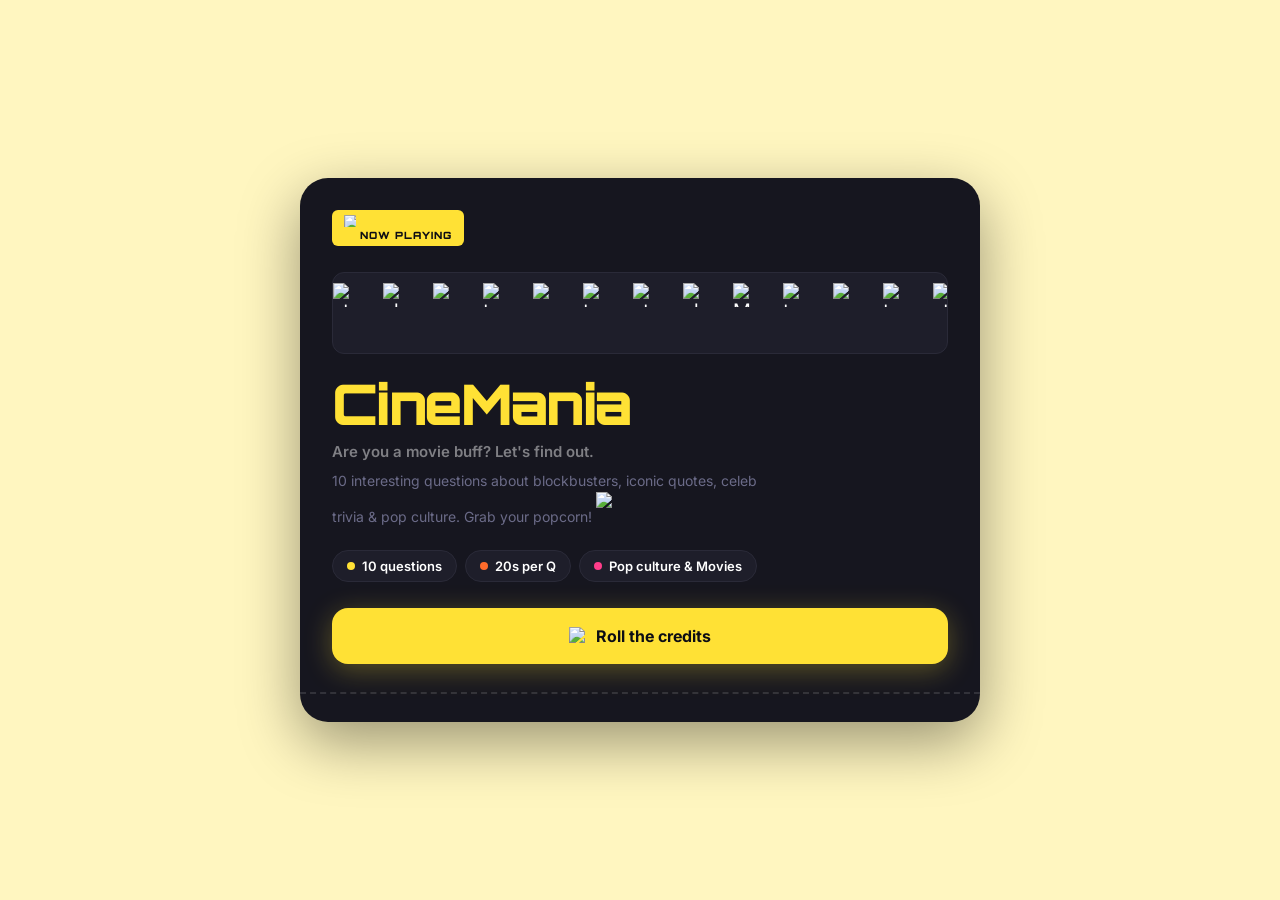
==== index.html @ e58eb740 "Rename html.html to index.html" ====
<!DOCTYPE html>
<html lang="en">

<head>
    <meta charset="UTF-8">
    <meta name="viewport" content="width=device-width, initial-scale=1.0">
    <title>CineMania</title>
    <link rel="preconnect" href="https://fonts.googleapis.com">
    <link rel="preconnect" href="https://fonts.gstatic.com" crossorigin>
    <link
        href="https://fonts.googleapis.com/css2?family=Inter:wght@400;500;600;700&family=Orbitron:wght@400;500;600;700;800;900&display=swap"
        rel="stylesheet">
    <link rel="stylesheet" href="style.css">
</head>

<body>
    <canvas id="confetti"></canvas>

    <div class="shell">
        <!-- Welcome screen -->
        <div id="s-welcome" class="screen active">
            <div class="ticket">
                <div class="tc tl"></div>
                <div class="tc tr"></div>
                <div class="tc bl"></div>
                <div class="tc br"></div>

                <div class="t-body">
                    <div class="logo">
                        <div class="badge"><img src="popcorn.svg" alt="popcorn" class="icon"> Now Playing</div>
                    </div>

                    <div class="marquee-wrap">
                        <div class="marquee-track">
                            <span class="mi"><img src="star.svg" alt="star" class="icon"></span><span class="mi"><img
                                    src="clapper.svg" alt="clapper" class="icon"></span><span class="mi"><img
                                    src="movie.svg" alt="movie" class="icon"></span>
                            <span class="mi"><img src="trophy.svg" alt="trophy" class="icon"></span><span
                                class="mi"><img src="performing-arts.svg" alt="performing arts"
                                    class="icon"></span><span class="mi"><img src="tv.svg" alt="tv" class="icon"></span>
                            <span class="mi"><img src="star.svg" alt="star" class="icon"></span><span class="mi"><img
                                    src="clapper.svg" alt="clapper" class="icon"></span><span class="mi"><img
                                    src="movie.svg" alt="Movies" class="icon"></span>
                            <span class="mi"><img src="trophy.svg" alt="trophy" class="icon"></span><span
                                class="mi"><img src="performing-arts.svg" alt="performing arts"
                                    class="icon"></span><span class="mi"><img src="tv.svg" alt="tv" class="icon"></span>
                            <span class="mi"><img src="star.svg" alt="star" class="icon"></span><span class="mi"><img
                                    src="clapper.svg" alt="clapper" class="icon"></span><span class="mi"><img
                                    src="movie.svg" alt="movie" class="icon"></span>
                            <span class="mi"><img src="trophy.svg" alt="trophy" class="icon"></span><span
                                class="mi"><img src="performing-arts.svg" alt="performing arts"
                                    class="icon"></span><span class="mi"><img src="tv.svg" alt="tv" class="icon"></span>
                            <span class="mi"><img src="star.svg" alt="star" class="icon"></span><span class="mi"><img
                                    src="clapper.svg" alt="clapper" class="icon"></span><span class="mi"><img
                                    src="movie.svg" alt="movie" class="icon"></span>
                            <span class="mi"><img src="trophy.svg" alt="trophy" class="icon"></span><span
                                class="mi"><img src="performing-arts.svg" alt="performing arts"
                                    class="icon"></span><span class="mi"><img src="tv.svg" alt="tv" class="icon"></span>
                        </div>
                    </div>

                    <h1 class="hero-title">CineMania</h1>
                    <p class="hero-tag">Are you a movie buff? Let's find out.</p>
                    <p class="hero-sub">
                        10 interesting questions about blockbusters, iconic quotes, celeb trivia &amp; pop culture.
                        Grab your popcorn! <img src="popcorn.svg" alt="popcorn" class="icon">
                    </p>

                    <div class="chips">
                        <div class="chip">
                            <div class="cd chip-yellow"></div>10 questions
                        </div>
                        <div class="chip">
                            <div class="cd chip-orange"></div>20s per Q
                        </div>
                        <div class="chip">
                            <div class="cd chip-pink"></div>Pop culture &amp; Movies
                        </div>
                    </div>

                    <button class="btn-cta" id="start-btn"><img src="clapper.svg" alt="clapper" class="icon"> Roll the
                        credits</button>
                </div>

                <div class="t-strip">
                    <div class="sd"></div>
                    <div class="sd"></div>
                    <div class="sd"></div>
                </div>
            </div>
        </div>

        <!-- Quiz screen -->
        <div id="s-quiz" class="screen">
            <div class="ticket" id="quiz-card">
                <div class="tc tl"></div>
                <div class="tc tr"></div>
                <div class="tc bl"></div>
                <div class="tc br"></div>

                <div class="t-body">
                    <div class="quiz-top">
                        <div class="score-pill"><img src="star.svg" alt="star" class="icon"> Score <span class="sn"
                                id="spn">0</span></div>
                        <span class="q-ctr">Q<em id="qnum">1</em>/10</span>
                        <div class="timer-wrap"><img src="timer.svg" alt="timer" class="icon"><span class="tval"
                                id="tval">20</span></div>
                    </div>

                    <div class="pbar">
                        <div class="pfill" id="prog"></div>
                    </div>

                    <div class="q-cat" id="qcat"><img src="clapper.svg" alt="clapper" class="icon"> Movies</div>
                    <p class="q-text" id="qtext">Loading...</p>
                    <div class="opts" id="opts"></div>
                    <div class="fb" id="fb"></div>

                    <div class="next-row">
                        <button class="btn-next" id="btn-next">Next <img src="arrow-right.svg" alt="right arrow-right"
                                class="icon"></button>
                    </div>
                </div>

                <div class="t-strip">
                    <div class="sd"></div>
                    <div class="sd"></div>
                    <div class="sd"></div>
                    <span class="sl">CineMania · Pop Culture Edition</span>
                </div>
            </div>
        </div>

        <!-- Results screen -->
        <div id="s-results" class="screen">
            <div class="ticket">
                <div class="tc tl"></div>
                <div class="tc tr"></div>
                <div class="tc bl"></div>
                <div class="tc br"></div>

                <div class="t-body">
                    <div class="logo">
                        <div class="badge"><img src="trophy.svg" alt="trophy" class="icon"> Final Score</div>
                    </div>

                    <span class="remoji" id="remoji"><img src="trophy.svg" alt="trophy" class="icon"></span>
                    <h2 class="rtitle" id="rtitle">Absolute Cinema!</h2>
                    <p class="rsub" id="rsub">You are the main character.</p>

                    <div class="ring-wrap">
                        <svg class="ring-svg" viewBox="0 0 120 120">
                            <defs>
                                <linearGradient id="rg" x1="0%" y1="0%" x2="100%" y2="0%">
                                    <stop offset="0%" stop-color="#FF6B2B"></stop>
                                    <stop offset="100%" stop-color="#FFE135"></stop>
                                </linearGradient>
                            </defs>
                            <circle class="ring-bg" cx="60" cy="60" r="56"></circle>
                            <circle class="ring-fg" id="ring-fg" cx="60" cy="60" r="56"></circle>
                        </svg>

                        <div class="ring-in">
                            <div>
                                <span class="rscore" id="rscore">0/10</span>
                                <span class="rlbl">Score</span>
                            </div>
                        </div>
                    </div>

                    <div class="sgrid">
                        <div class="sbox">
                            <span class="semoji"><img src="check-mark-button.svg" alt="check" class="icon"></span>
                            <span class="sval" id="bdc">0</span>
                            <span class="skey">Correct</span>
                        </div>
                        <div class="sbox">
                            <span class="semoji"><img src="cross-mark-button.svg" alt="cross" class="icon"></span>
                            <span class="sval" id="bdw">0</span>
                            <span class="skey">Wrong</span>
                        </div>
                    </div>

                    <div class="rbtns">
                        <button class="btn-cta" id="restart-btn"><img src="rotate-ccw.svg" alt="retryS" class="icon">
                            Play Again</button>
                        <button class="btn-out" id="share-btn"><img src="share.svg" alt="share" class="icon">
                            Share</button>
                    </div>
                </div>

                <div class="t-strip">
                    <div class="sd"></div>
                    <div class="sd"></div>
                    <div class="sd"></div>
                    <span class="sl">You did it! · CineMania</span>
                </div>
            </div>
        </div>
    </div>

    <script src="script.js"></script>
</body>

</html>
---- style.css ----
:root {
    --yellow: #ffe135;
    --orange: #ff6b2b;
    --green: #00d68f;
    --red: #ff3d5a;
    --dark: #0d0d14;
    --dark2: #16161f;
    --dark3: #1e1e2a;
    --border: #2a2a38;
    --muted: #6b6b88;
    --white: #ffffff;
    --bg: #fff6c0;
    --ticket-cut-size: 20px;
    --heading-font: "Orbitron", sans-serif;
    --body-font: "Inter", sans-serif;
    --ease: cubic-bezier(0.4, 0, 0.2, 1);
}

*,
*::before,
*::after {
    box-sizing: border-box;
    margin: 0;
    padding: 0;
    -webkit-tap-highlight-color: transparent;
}

.icon {
    width: 1.2em;
    height: 1.2em;
    vertical-align: -0.2em;
    display: inline-block;
}

html {
    scroll-behavior: smooth;
    overflow-x: hidden;
}

body {
    font-family: var(--body-font);
    background: var(--bg);
    color: var(--white);
    min-height: 100vh;
    display: flex;
    align-items: center;
    justify-content: center;
    padding: 56px 20px;
    overflow-x: hidden;
}

.shell {
    width: 100%;
    max-width: 680px;
    margin: 0 auto;
}

.screen {
    display: none;
}

.screen.active {
    display: block;
    animation: slide-up 0.45s var(--ease) both;
}

@keyframes slide-up {
    from {
        opacity: 0;
        transform: translateY(24px);
    }

    to {
        opacity: 1;
        transform: translateY(0);
    }
}

/* Main ticket card */
.ticket {
    position: relative;
    background: var(--dark2);
    border-radius: 28px;
    box-shadow: 0 20px 60px rgba(0, 0, 0, 0.4);
    margin: 0;
    overflow: hidden;
}

.tc {
    display: none;
}



.t-body {
    padding: 32px 32px 28px;
    position: relative;
    z-index: 1;
}

.t-strip {
    position: relative;
    z-index: 1;
    border-top: 2px dashed rgba(255, 255, 255, 0.12);
    display: flex;
    align-items: center;
    gap: 8px;
    padding: 14px 24px;
}


.sl {
    font-size: 10px;
    font-weight: 700;
    color: var(--muted);
    text-transform: uppercase;
    letter-spacing: 0.1em;
}

.logo {
    display: flex;
    align-items: center;
    gap: 10px;
    margin-bottom: 26px;
}

.badge {
    background: var(--yellow);
    color: var(--dark);
    font-family: var(--heading-font);
    font-size: 10px;
    font-weight: 900;
    letter-spacing: 0.1em;
    text-transform: uppercase;
    padding: 5px 12px;
    border-radius: 6px;
}

.marquee-wrap {
    overflow: hidden;
    background: var(--dark3);
    border: 1.5px solid var(--border);
    border-radius: 12px;
    padding: 10px 0;
    margin-bottom: 22px;
}

.marquee-track {
    display: flex;
    gap: 26px;
    width: max-content;
    animation: marquee 16s linear infinite;
}

@keyframes marquee {
    from {
        transform: translateX(0);
    }

    to {
        transform: translateX(-50%);
    }
}

.mi {
    font-size: 20px;
}

.hero-title {
    font-family: var(--heading-font);
    font-size: clamp(32px, 8vw, 56px);
    font-weight: 900;
    color: var(--yellow);
    letter-spacing: -2px;
    line-height: 1;
    margin-bottom: 10px;
}

.hero-tag {
    font-size: 15px;
    font-weight: 600;
    color: rgba(255, 255, 255, 0.45);
    margin-bottom: 8px;
}

.hero-sub {
    font-size: 14px;
    color: var(--muted);
    line-height: 1.65;
    margin-bottom: 22px;
    max-width: 460px;
}

.chips {
    display: flex;
    flex-wrap: wrap;
    gap: 8px;
    margin-bottom: 26px;
}

.chip {
    display: inline-flex;
    align-items: center;
    gap: 7px;
    background: var(--dark3);
    border: 1.5px solid var(--border);
    border-radius: 99px;
    padding: 7px 14px;
    font-size: 13px;
    font-weight: 600;
}

.cd {
    width: 8px;
    height: 8px;
    border-radius: 50%;
}

.chip-yellow {
    background: #ffe135;
}

.chip-orange {
    background: #ff6b2b;
}

.chip-pink {
    background: #ff3d8a;
}

.btn-cta {
    display: flex;
    align-items: center;
    justify-content: center;
    gap: 8px;
    width: 100%;
    padding: 18px;
    border-radius: 16px;
    border: none;
    background: var(--yellow);
    color: var(--dark);
    font-family: var(--body-font);
    font-size: 16px;
    font-weight: 700;
    cursor: pointer;
    box-shadow: 0 6px 28px rgba(255, 225, 53, 0.3);
    transition: transform 0.2s, box-shadow 0.2s;
}

.btn-cta:hover {
    transform: translateY(-2px);
    box-shadow: 0 10px 36px rgba(255, 225, 53, 0.4);
}

.btn-cta:active {
    transform: scale(0.97);
}

.quiz-top {
    display: flex;
    align-items: center;
    justify-content: space-between;
    margin-bottom: 12px;
    gap: 8px;
    flex-wrap: wrap;
}

.score-pill {
    display: inline-flex;
    align-items: center;
    gap: 6px;
    background: var(--dark3);
    border: 1.5px solid var(--border);
    border-radius: 99px;
    padding: 6px 14px;
    font-size: 13px;
    font-weight: 700;
}

.sn {
    color: var(--yellow);
    font-family: var(--heading-font);
    font-size: 14px;
}

.q-ctr {
    font-family: var(--heading-font);
    font-size: 12px;
    font-weight: 700;
    color: var(--muted);
}

.q-ctr em {
    color: var(--yellow);
    font-style: normal;
}

.timer-wrap {
    display: flex;
    align-items: center;
    gap: 5px;
    font-size: 13px;
    font-weight: 700;
    color: var(--muted);
}

.tval {
    font-family: var(--heading-font);
    font-size: 17px;
    font-weight: 900;
    color: var(--yellow);
    min-width: 24px;
    text-align: right;
    transition: color 0.2s;
}

.tval.hot {
    color: var(--red);
}

.pbar {
    height: 5px;
    background: var(--dark3);
    border-radius: 99px;
    overflow: hidden;
    margin-bottom: 22px;
    border: 1px solid var(--border);
}

.pfill {
    height: 100%;
    width: 0%;
    background: linear-gradient(90deg, var(--orange), var(--yellow));
    border-radius: 99px;
    transition: width 0.5s var(--ease);
}

.q-cat {
    display: inline-flex;
    align-items: center;
    gap: 6px;
    background: var(--dark3);
    border: 1.5px solid var(--border);
    border-radius: 8px;
    padding: 4px 12px;
    font-size: 11px;
    font-weight: 700;
    letter-spacing: 0.1em;
    text-transform: uppercase;
    color: var(--muted);
    margin-bottom: 14px;
}

.q-text {
    font-family: var(--heading-font);
    font-size: clamp(16px, 3vw, 21px);
    font-weight: 700;
    line-height: 1.35;
    letter-spacing: -0.4px;
    margin-bottom: 22px;
}

.opts {
    display: flex;
    flex-direction: column;
    gap: 10px;
}

.opt {
    display: flex;
    align-items: center;
    gap: 13px;
    background: var(--dark3);
    border: 2px solid var(--border);
    border-radius: 14px;
    padding: 14px 16px;
    cursor: pointer;
    font-size: 14px;
    font-weight: 600;
    text-align: left;
    width: 100%;
    color: var(--white);
    transition: border-color 0.2s, background 0.2s, transform 0.2s;
}

.opt:hover:not(:disabled) {
    border-color: rgba(255, 225, 53, 0.4);
    transform: translateX(4px);
}

.opt:disabled {
    cursor: default;
}

.opt-l {
    min-width: 32px;
    height: 32px;
    border-radius: 9px;
    background: var(--dark);
    border: 1.5px solid var(--border);
    display: grid;
    place-items: center;
    font-family: var(--heading-font);
    font-size: 10px;
    font-weight: 900;
    color: var(--muted);
    flex-shrink: 0;
    transition: background 0.2s, border-color 0.2s, color 0.2s;
}

.opt.correct {
    background: #0a2a1f;
    border-color: var(--green);
}

.opt.correct .opt-l {
    background: var(--green);
    border-color: var(--green);
    color: var(--dark);
}

.opt.wrong {
    background: #2a0a10;
    border-color: var(--red);
}

.opt.wrong .opt-l {
    background: var(--red);
    border-color: var(--red);
    color: #fff;
}

.fb {
    margin-top: 16px;
    border-radius: 13px;
    padding: 13px 16px;
    font-size: 14px;
    font-weight: 500;
    line-height: 1.55;
    display: none;
    animation: slide-up 0.3s ease;
}

.fb.ok {
    background: rgba(0, 214, 143, 0.1);
    border: 1.5px solid rgba(0, 214, 143, 0.3);
    color: #00d68f;
}

.fb.no {
    background: rgba(255, 61, 90, 0.1);
    border: 1.5px solid rgba(255, 61, 90, 0.3);
    color: #ff7090;
}

.next-row {
    display: flex;
    justify-content: flex-end;
    margin-top: 18px;
}

.btn-next {
    display: none;
    background: var(--yellow);
    color: var(--dark);
    border: none;
    border-radius: 99px;
    padding: 11px 26px;
    font-family: var(--body-font);
    font-size: 14px;
    font-weight: 700;
    cursor: pointer;
    transition: transform 0.2s;
}

.btn-next:hover {
    transform: translateY(-2px);
}

.ring-wrap {
    position: relative;
    width: 148px;
    height: 148px;
    margin: 0 auto 22px;
}

.ring-svg {
    width: 100%;
    height: 100%;
    transform: rotate(-90deg);
}

.ring-bg {
    fill: none;
    stroke: var(--dark3);
    stroke-width: 10;
}

.ring-fg {
    fill: none;
    stroke: url(#rg);
    stroke-width: 10;
    stroke-linecap: round;
    stroke-dasharray: 376;
    stroke-dashoffset: 376;
    transition: stroke-dashoffset 1.4s var(--ease);
}

.ring-in {
    position: absolute;
    inset: 0;
    display: grid;
    place-items: center;
    text-align: center;
}

.rscore {
    font-family: var(--heading-font);
    font-size: 28px;
    font-weight: 900;
    color: var(--yellow);
    display: block;
    line-height: 1;
}

.rlbl {
    font-size: 10px;
    color: var(--muted);
    font-weight: 700;
    text-transform: uppercase;
    letter-spacing: 0.1em;
}

.remoji {
    font-size: 68px;
    display: block;
    text-align: center;
    margin-bottom: 12px;
    animation: pop 0.5s cubic-bezier(0.175, 0.885, 0.32, 1.275) 0.2s both;
}

@keyframes pop {
    from {
        opacity: 0;
        transform: scale(0.3);
    }

    to {
        opacity: 1;
        transform: scale(1);
    }
}

.rtitle {
    font-family: var(--heading-font);
    font-size: clamp(20px, 4vw, 30px);
    font-weight: 900;
    letter-spacing: -1px;
    text-align: center;
    margin-bottom: 6px;
}

.rsub {
    font-size: 14px;
    color: var(--muted);
    text-align: center;
    margin-bottom: 22px;
}

.sgrid {
    display: grid;
    grid-template-columns: 1fr 1fr;
    gap: 10px;
    margin-bottom: 22px;
}

.sbox {
    background: var(--dark3);
    border: 1.5px solid var(--border);
    border-radius: 14px;
    padding: 16px 10px;
    text-align: center;
}

.semoji {
    font-size: 22px;
    display: block;
    margin-bottom: 4px;
}

.sval {
    font-family: var(--heading-font);
    font-size: 24px;
    font-weight: 900;
    display: block;
    margin-bottom: 2px;
}

.skey {
    font-size: 10px;
    color: var(--muted);
    font-weight: 700;
    text-transform: uppercase;
    letter-spacing: 0.08em;
}

.rbtns {
    display: flex;
    gap: 10px;
    flex-wrap: wrap;
}

.rbtns .btn-cta {
    flex: 1;
    min-width: 130px;
    border-radius: 99px;
    font-size: 15px;
    padding: 15px 20px;
}

.btn-out {
    flex: 1;
    min-width: 100px;
    padding: 15px 20px;
    border-radius: 99px;
    border: 1.5px solid var(--border);
    background: transparent;
    color: var(--white);
    font-family: var(--body-font);
    font-size: 15px;
    font-weight: 700;
    cursor: pointer;
    transition: background 0.2s;
}

.btn-out:hover {
    background: var(--dark3);
}

#confetti {
    position: fixed;
    inset: 0;
    pointer-events: none;
    z-index: 999;
}

@media (max-width: 580px) {
    body {
        padding: 32px 16px;
    }
}

@media (max-width: 480px) {
    body {
        padding: 24px 12px;
    }
    
    .t-body {
        padding: 22px 18px 20px;
    }
    
    .t-strip {
        padding: 12px 18px;
    }
    
    .chip {
        font-size: 12px;
        padding: 6px 12px;
    }
    
    .opt {
        padding: 12px 14px;
        font-size: 13px;
    }
    
    .btn-cta {
        padding: 15px;
        font-size: 15px;
    }
    
    .rbtns {
        flex-direction: column;
    }
    
    .rbtns .btn-cta, .btn-out {
        width: 100%;
        min-width: 100%;
    }
}

@media (max-width: 360px) {
    body {
        padding: 16px 8px;
    }

    .t-body {
        padding: 18px 14px 16px;
    }

    .t-strip {
        padding: 10px 14px;
    }

    .hero-sub {
        font-size: 13px;
    }

    .ring-wrap {
        width: 120px;
        height: 120px;
    }

    .rscore {
        font-size: 24px;
    }

    .semoji {
        font-size: 18px;
    }

    .sval {
        font-size: 20px;
    }
}
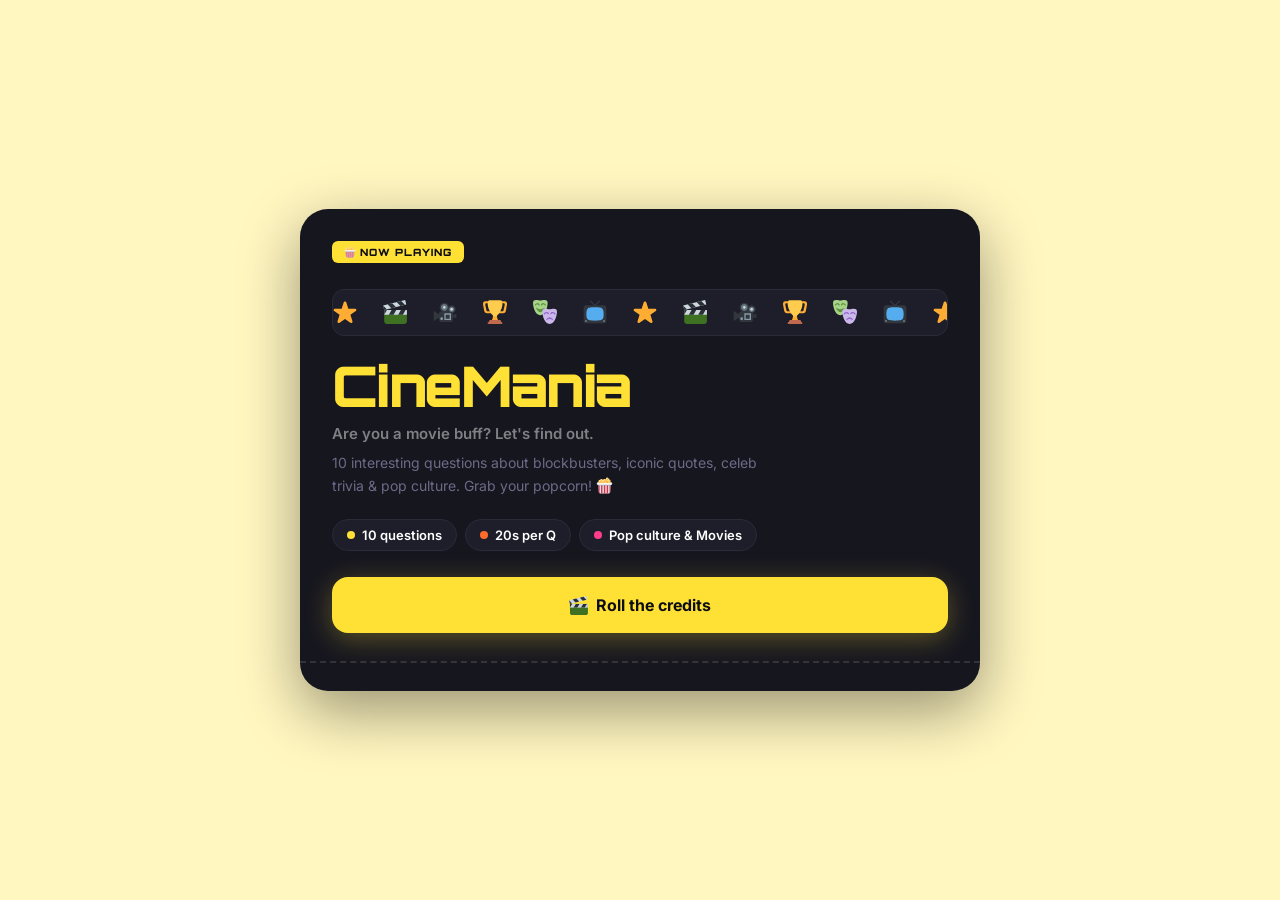
==== commit b919a338: "Update index.html" ====
--- a/index.html
+++ b/index.html
@@ -11,6 +11,13 @@
         href="https://fonts.googleapis.com/css2?family=Inter:wght@400;500;600;700&family=Orbitron:wght@400;500;600;700;800;900&display=swap"
         rel="stylesheet">
     <link rel="stylesheet" href="style.css">
+    <script type="text/javascript">
+    (function(c,l,a,r,i,t,y){
+        c[a]=c[a]||function(){(c[a].q=c[a].q||[]).push(arguments)};
+        t=l.createElement(r);t.async=1;t.src="https://www.clarity.ms/tag/"+i;
+        y=l.getElementsByTagName(r)[0];y.parentNode.insertBefore(t,y);
+    })(window, document, "clarity", "script", "wjo2b4kcle");
+</script>
 </head>
 
 <body>
